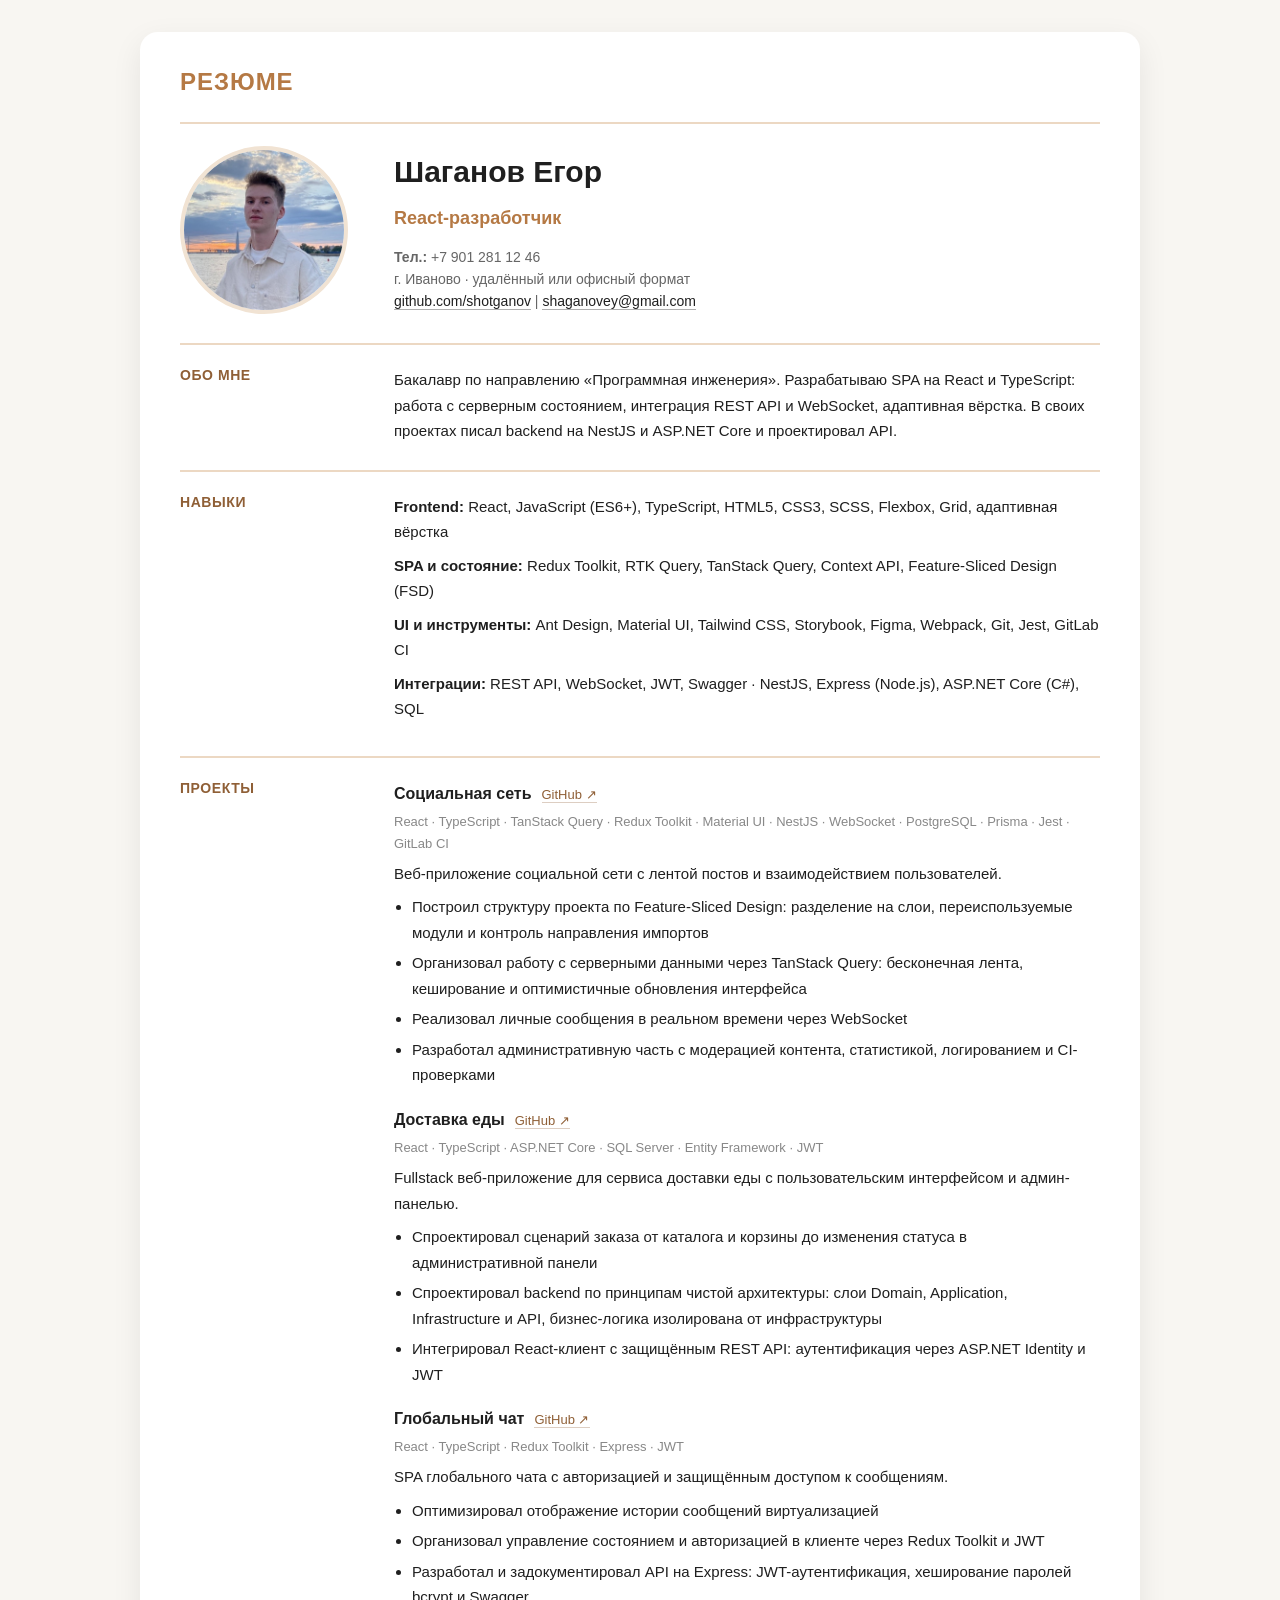
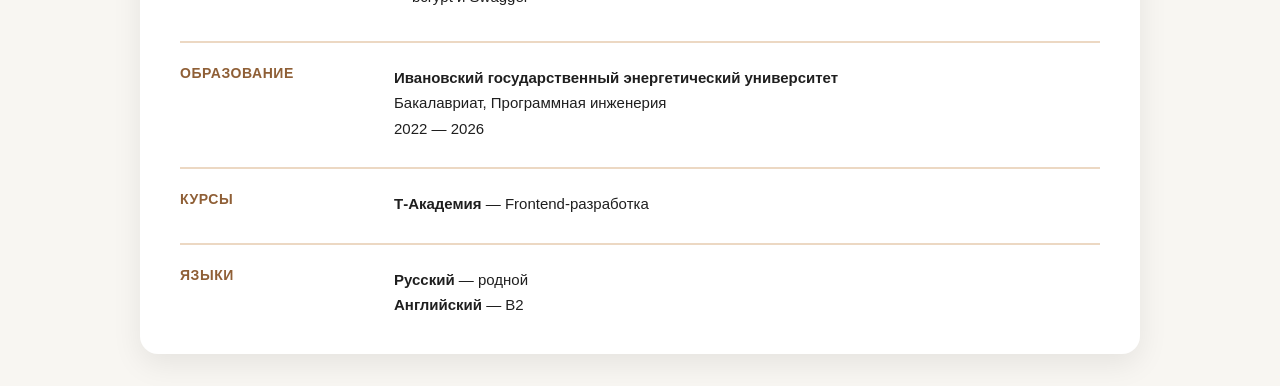
==== index-last.html @ 42ca9d90 "avito" ====
<!DOCTYPE html>
<html lang="ru">

<head>
  <meta charset="UTF-8">
  <meta name="viewport" content="width=device-width, initial-scale=1.0">
  <title>Резюме — Шаганов Егор — React-разработчик</title>
  <style>
    body {
      font-family: 'Segoe UI', Tahoma, Geneva, Verdana, sans-serif;
      background: #f8f6f2;
      color: #1f1f1f;
      margin: 0;
      padding: 32px;
    }

    .container {
      max-width: 920px;
      margin: 0 auto;
      background: #fff;
      padding: 36px 40px;
      box-shadow: 0 10px 30px rgba(0, 0, 0, .08);
      border-radius: 18px;
    }

    h1 {
      margin: 0 0 24px;
      font-size: 24px;
      color: #b57944;
      letter-spacing: .04em;
      text-transform: uppercase;
    }

    .two-col {
      display: flex;
      gap: 24px;
      align-items: flex-start;
    }

    .label {
      width: 190px;
      flex-shrink: 0;
      font-weight: 700;
      color: #8f5f36;
      text-transform: uppercase;
      letter-spacing: .04em;
      font-size: 14px;
    }

    .section {
      border-top: 2px solid #ecd8c3;
      padding-top: 22px;
      margin-top: 26px;
    }

    .text {
      font-size: 15px;
      line-height: 1.7;
      flex: 1;
    }

    .header-name {
      font-size: 30px;
      font-weight: 700;
      margin-bottom: 6px;
    }

    .header-role {
      font-size: 18px;
      color: #b57944;
      margin-bottom: 12px;
      font-weight: 600;
    }

    .muted {
      color: #666;
      font-size: 14px;
      line-height: 1.6;
    }

    .photo {
      width: 160px;
      height: 160px;
      border-radius: 50%;
      object-fit: cover;
      border: 4px solid #f1e3d3;
    }

    .project {
      margin-bottom: 18px;
    }

    .project:last-child {
      margin-bottom: 0;
    }

    .project-title {
      font-weight: 700;
      font-size: 16px;
      margin-bottom: 4px;
      display: flex;
      align-items: baseline;
      gap: 10px;
      flex-wrap: wrap;
    }

    .project-title .repo {
      font-weight: 400;
      font-size: 13px;
    }

    .project-title .repo a {
      color: #8f5f36;
      border-bottom-color: rgba(143, 95, 54, .3);
    }

    .project-title .repo a:hover {
      border-bottom-color: #b57944;
    }

    .project-stack {
      font-size: 13px;
      color: #888;
      margin-bottom: 6px;
    }

    ul {
      margin: 8px 0 0 18px;
      padding: 0;
    }

    li {
      margin-bottom: 5px;
    }

    a {
      color: #1f1f1f;
      text-decoration: none;
      border-bottom: 1px solid rgba(31, 31, 31, .35);
      transition: border-color .2s;
    }

    a:hover {
      border-bottom-color: #b57944;
    }

    .skills div {
      margin-bottom: 8px;
    }

    .skills span {
      font-weight: 700;
    }

    @media (max-width: 760px) {
      body {
        padding: 16px;
      }

      .container {
        padding: 24px 20px;
      }

      .two-col {
        flex-direction: column;
      }

      .label {
        width: auto;
      }
    }
  </style>
</head>

<body>
  <div class="container">
    <h1>Резюме</h1>

    <div class="section">
      <div class="two-col">
        <div class="label"><img class="photo" src="photo_2026-04-05_14-08-061.jpg" alt="Шаганов Егор"></div>
        <div class="text">
          <div class="header-name">Шаганов Егор</div>
          <div class="header-role">React-разработчик</div>
          <div class="muted">
            <div><strong>Тел.:</strong> +7 901 281 12 46</div>
            <div>г. Иваново · удалённый или офисный формат</div>
            <div><a href="https://github.com/shotganov" target="_blank" rel="noopener">github.com/shotganov</a> | <a
                href="mailto:shaganovey@gmail.com">shaganovey@gmail.com</a></div>
          </div>
        </div>
      </div>
    </div>

    <div class="section">
      <div class="two-col">
        <div class="label">Обо мне</div>
        <div class="text">Бакалавр по направлению «Программная инженерия». Разрабатываю SPA на React и TypeScript:
          работа с серверным состоянием, интеграция REST API и WebSocket, адаптивная вёрстка. В своих проектах писал
          backend на NestJS и ASP.NET Core и проектировал API.</div>
      </div>
    </div>

    <div class="section">
      <div class="two-col">
        <div class="label">Навыки</div>
        <div class="text skills">
          <div><span>Frontend:</span> React, JavaScript (ES6+), TypeScript, HTML5, CSS3, SCSS, Flexbox, Grid, адаптивная
            вёрстка</div>
          <div><span>SPA и состояние:</span> Redux Toolkit, RTK Query, TanStack Query, Context API, Feature-Sliced
            Design (FSD)</div>
          <div><span>UI и инструменты:</span> Ant Design, Material UI, Tailwind CSS, Storybook, Figma, Webpack, Git,
            Jest, GitLab CI</div>
          <div><span>Интеграции:</span> REST API, WebSocket, JWT, Swagger · NestJS, Express (Node.js), ASP.NET Core
            (C#), SQL</div>
        </div>
      </div>
    </div>

    <div class="section">
      <div class="two-col">
        <div class="label">Проекты</div>
        <div class="text">
          <div class="project">
            <div class="project-title">Социальная сеть<span class="repo"><a href="https://github.com/shotganov/Ripple"
                  target="_blank" rel="noopener">GitHub ↗</a></span></div>
            <div class="project-stack">React · TypeScript · TanStack Query · Redux Toolkit · Material UI · NestJS ·
              WebSocket · PostgreSQL · Prisma · Jest · GitLab CI</div>
            Веб-приложение социальной сети с лентой постов и взаимодействием пользователей.
            <ul>
              <li>Построил структуру проекта по Feature-Sliced Design: разделение на слои, переиспользуемые модули и
                контроль направления импортов</li>
              <li>Организовал работу с серверными данными через TanStack Query: бесконечная лента, кеширование и
                оптимистичные обновления интерфейса</li>
              <li>Реализовал личные сообщения в реальном времени через WebSocket</li>
              <li>Разработал административную часть с модерацией контента, статистикой, логированием и CI-проверками
              </li>
            </ul>
          </div>

          <div class="project">
            <div class="project-title">Доставка еды<span class="repo"><a
                  href="https://github.com/shotganov/DeliverySushi" target="_blank" rel="noopener">GitHub ↗</a></span>
            </div>
            <div class="project-stack">React · TypeScript · ASP.NET Core · SQL Server · Entity Framework · JWT</div>
            Fullstack веб-приложение для сервиса доставки еды с пользовательским интерфейсом и админ-панелью.
            <ul>
              <li>Спроектировал сценарий заказа от каталога и корзины до изменения статуса в административной панели
              </li>
              <li>Спроектировал backend по принципам чистой архитектуры: слои Domain, Application, Infrastructure и API,
                бизнес-логика изолирована от инфраструктуры</li>
              <li>Интегрировал React-клиент с защищённым REST API: аутентификация через ASP.NET Identity и JWT</li>
            </ul>
          </div>

          <div class="project">
            <div class="project-title">Глобальный чат<span class="repo"><a
                  href="https://github.com/shotganov/GlobalChat" target="_blank" rel="noopener">GitHub ↗</a></span>
            </div>
            <div class="project-stack">React · TypeScript · Redux Toolkit · Express · JWT</div>
            SPA глобального чата с авторизацией и защищённым доступом к сообщениям.
            <ul>
              <li>Оптимизировал отображение истории сообщений виртуализацией</li>
              <li>Организовал управление состоянием и авторизацией в клиенте через Redux Toolkit и JWT</li>
              <li>Разработал и задокументировал API на Express: JWT-аутентификация, хеширование паролей bcrypt и Swagger
              </li>
            </ul>
          </div>
        </div>
      </div>
    </div>

    <div class="section">
      <div class="two-col">
        <div class="label">Образование</div>
        <div class="text"><strong>Ивановский государственный энергетический университет</strong><br>Бакалавриат,
          Программная инженерия<br>2022 — 2026</div>
      </div>
    </div>

    <div class="section">
      <div class="two-col">
        <div class="label">Курсы</div>
        <div class="text"><strong>Т-Академия</strong> — Frontend-разработка</div>
      </div>
    </div>

    <div class="section">
      <div class="two-col">
        <div class="label">Языки</div>
        <div class="text"><strong>Русский</strong> — родной<br><strong>Английский</strong> — B2</div>
      </div>
    </div>
  </div>
</body>

</html>
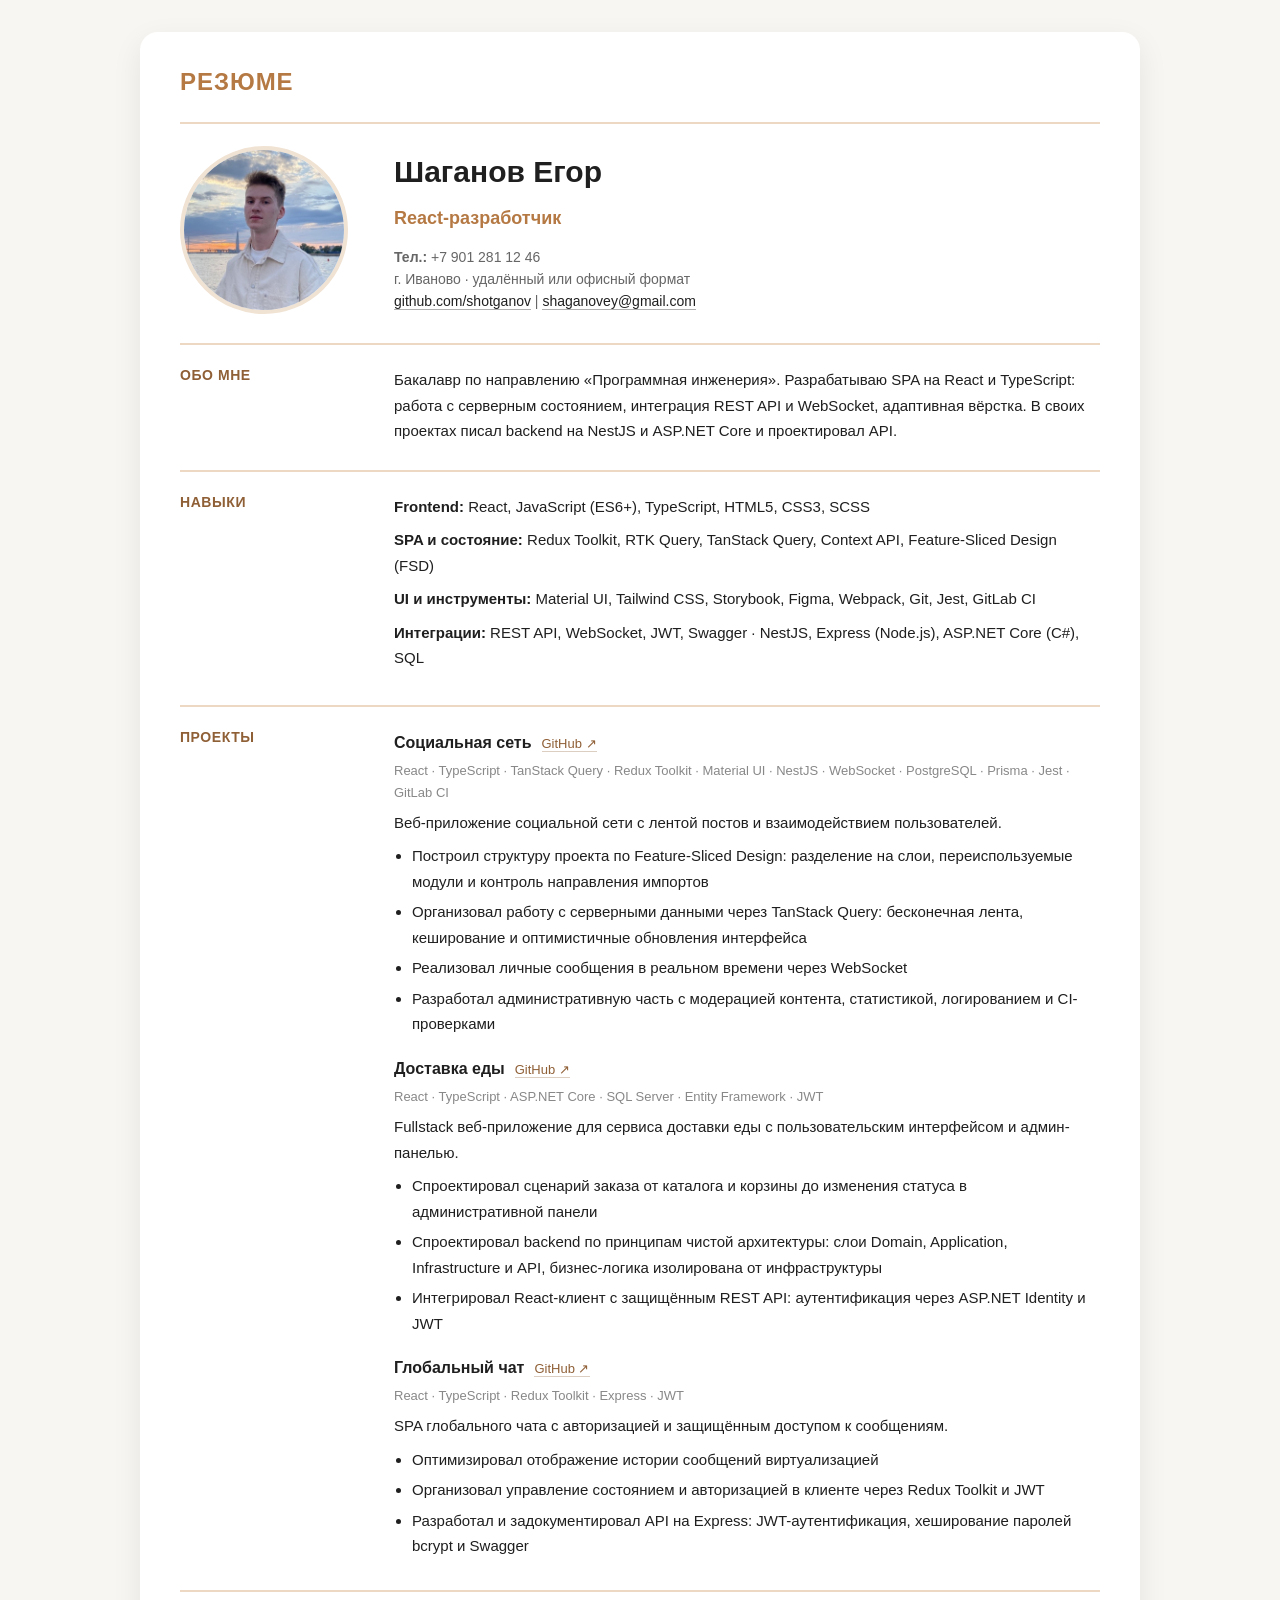
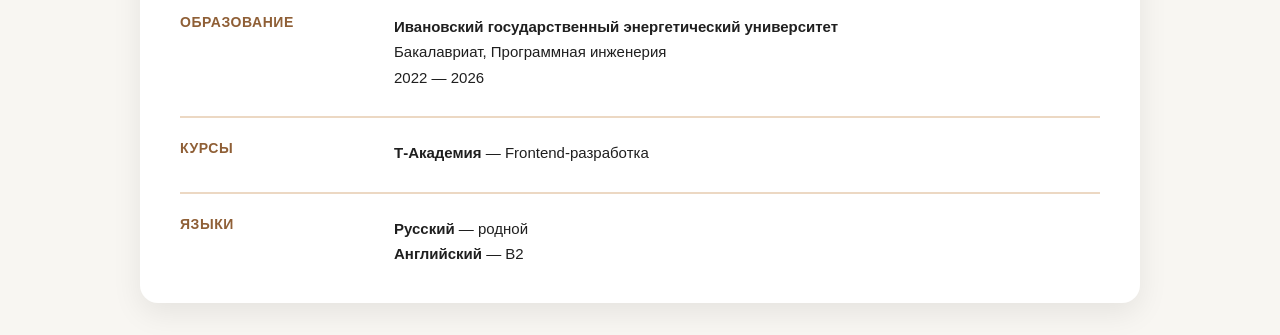
==== commit fea98fb6: "avito" ====
--- a/index-last.html
+++ b/index-last.html
@@ -205,11 +205,10 @@
       <div class="two-col">
         <div class="label">Навыки</div>
         <div class="text skills">
-          <div><span>Frontend:</span> React, JavaScript (ES6+), TypeScript, HTML5, CSS3, SCSS, Flexbox, Grid, адаптивная
-            вёрстка</div>
+          <div><span>Frontend:</span> React, JavaScript (ES6+), TypeScript, HTML5, CSS3, SCSS</div>
           <div><span>SPA и состояние:</span> Redux Toolkit, RTK Query, TanStack Query, Context API, Feature-Sliced
             Design (FSD)</div>
-          <div><span>UI и инструменты:</span> Ant Design, Material UI, Tailwind CSS, Storybook, Figma, Webpack, Git,
+          <div><span>UI и инструменты:</span> Material UI, Tailwind CSS, Storybook, Figma, Webpack, Git,
             Jest, GitLab CI</div>
           <div><span>Интеграции:</span> REST API, WebSocket, JWT, Swagger · NestJS, Express (Node.js), ASP.NET Core
             (C#), SQL</div>
